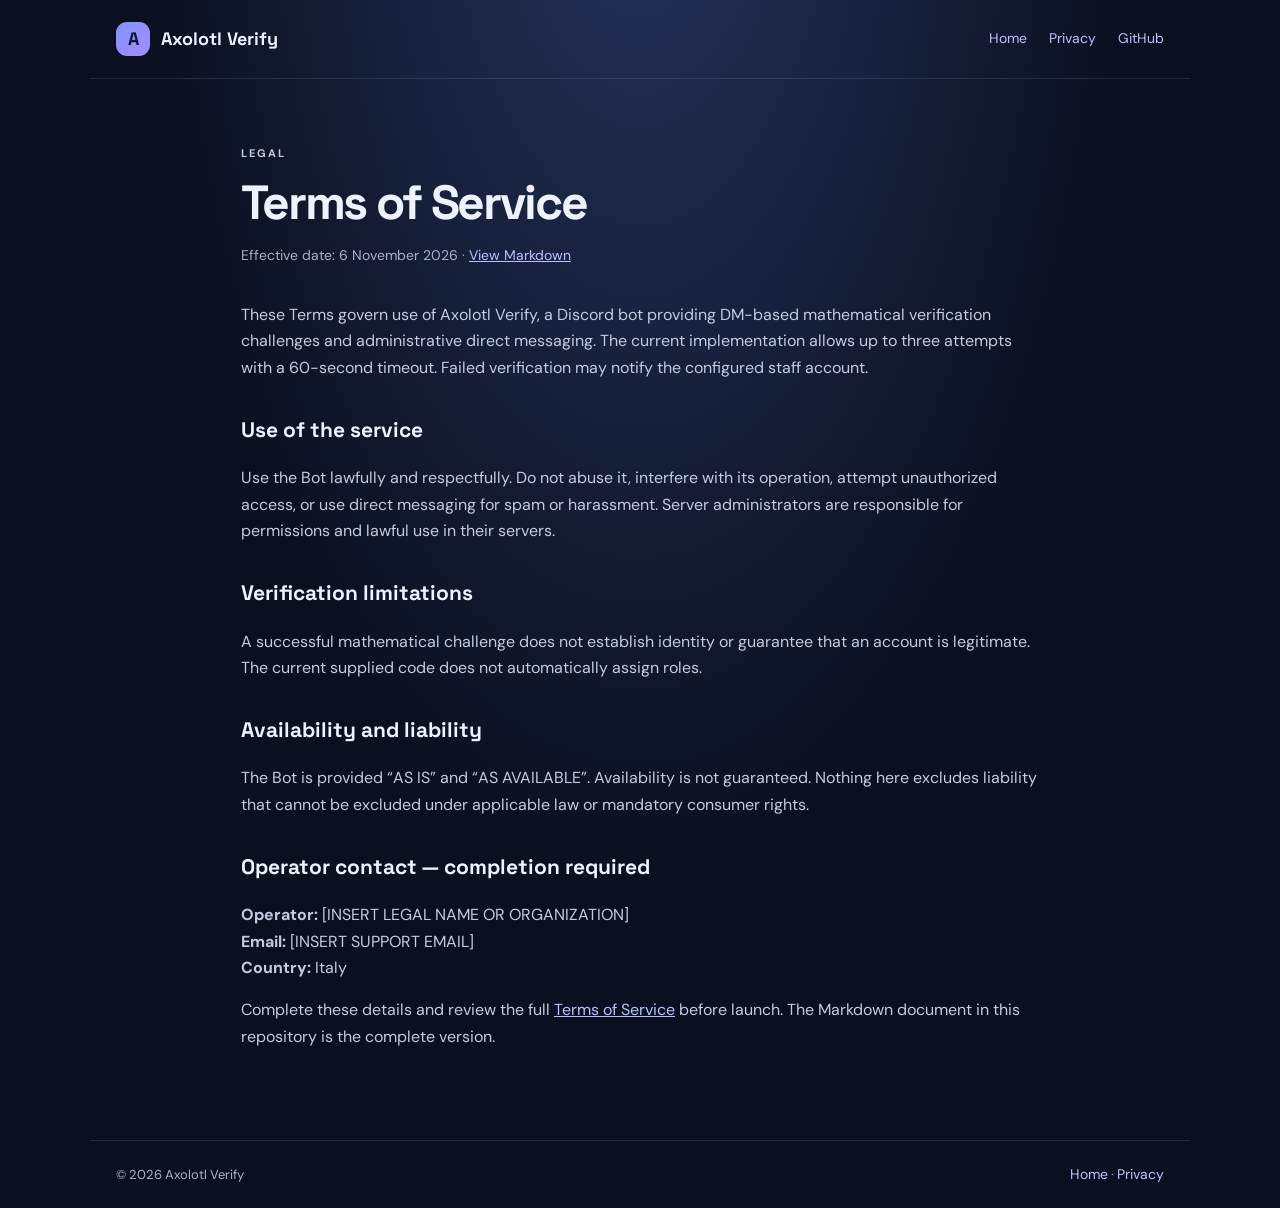
==== terms.html @ f430c39b "Add Axolotl Verify documentation and GitHub Pages website" ====
<!doctype html>
<html lang="en"><head><meta charset="utf-8"><meta name="viewport" content="width=device-width, initial-scale=1"><title>Terms of Service — Axolotl Verify</title><link rel="stylesheet" href="style.css"></head><body><header class="site-header"><a class="brand" href="index.html"><span class="brand-mark">A</span> Axolotl Verify</a><nav><a href="index.html">Home</a><a href="privacy.html">Privacy</a><a href="https://github.com/MalteseCraft/Axolotl-Verify">GitHub</a></nav></header><main class="document"><p class="eyebrow">LEGAL</p><h1>Terms of Service</h1><p class="muted">Effective date: 6 November 2026 · <a href="TERMS_OF_SERVICE.md">View Markdown</a></p><div id="terms-content"><p>These Terms govern use of Axolotl Verify, a Discord bot providing DM-based mathematical verification challenges and administrative direct messaging. The current implementation allows up to three attempts with a 60-second timeout. Failed verification may notify the configured staff account.</p><h2>Use of the service</h2><p>Use the Bot lawfully and respectfully. Do not abuse it, interfere with its operation, attempt unauthorized access, or use direct messaging for spam or harassment. Server administrators are responsible for permissions and lawful use in their servers.</p><h2>Verification limitations</h2><p>A successful mathematical challenge does not establish identity or guarantee that an account is legitimate. The current supplied code does not automatically assign roles.</p><h2>Availability and liability</h2><p>The Bot is provided “AS IS” and “AS AVAILABLE”. Availability is not guaranteed. Nothing here excludes liability that cannot be excluded under applicable law or mandatory consumer rights.</p><h2>Operator contact — completion required</h2><p><strong>Operator:</strong> [INSERT LEGAL NAME OR ORGANIZATION]<br><strong>Email:</strong> [INSERT SUPPORT EMAIL]<br><strong>Country:</strong> Italy</p><p>Complete these details and review the full <a href="TERMS_OF_SERVICE.md">Terms of Service</a> before launch. The Markdown document in this repository is the complete version.</p></div></main><footer><span>© 2026 Axolotl Verify</span><span><a href="index.html">Home</a> · <a href="privacy.html">Privacy</a></span></footer></body></html>
---- style.css ----
@import url('https://fonts.googleapis.com/css2?family=DM+Sans:wght@400;500;600;700&family=Space+Grotesk:wght@500;600;700&display=swap');
:root{color-scheme:dark;--bg:#0b1020;--panel:#121a2e;--panel2:#17223b;--text:#eef3ff;--muted:#a6b2ca;--accent:#8b9cff;--accent2:#b7c1ff;--line:rgba(255,255,255,.1)}*{box-sizing:border-box}body{margin:0;background:radial-gradient(ellipse at 50% -20%,#26345e 0%,var(--bg) 55%);color:var(--text);font-family:'DM Sans',sans-serif;line-height:1.65}.site-header,footer{max-width:1100px;margin:auto;padding:22px 26px;display:flex;align-items:center;justify-content:space-between;gap:20px}.site-header{border-bottom:1px solid var(--line)}.brand{display:flex;align-items:center;gap:11px;color:var(--text);font-family:'Space Grotesk',sans-serif;font-weight:700;text-decoration:none;font-size:18px}.brand-mark{display:grid;place-items:center;width:34px;height:34px;border-radius:11px;background:linear-gradient(135deg,#8193ff,#a58bff);color:#10162b;font-weight:700}nav{display:flex;gap:22px}a{color:var(--accent2);text-decoration:none}a:hover{color:white}nav a,footer a{font-size:14px}.hero{max-width:900px;margin:90px auto 70px;padding:0 26px;text-align:center}.eyebrow{letter-spacing:.18em;color:var(--accent);font-size:11px;font-weight:700}.hero h1,.document h1{font-family:'Space Grotesk',sans-serif;font-size:clamp(42px,7vw,70px);line-height:1.08;letter-spacing:-.045em;margin:15px 0}.lead{max-width:650px;margin:20px auto;color:var(--muted);font-size:18px}.actions{display:flex;justify-content:center;flex-wrap:wrap;gap:12px;margin-top:28px}.button{display:inline-block;padding:12px 18px;border-radius:11px;font-weight:700;font-size:14px}.primary{background:var(--accent);color:#10162b}.secondary{border:1px solid var(--line);background:rgba(255,255,255,.04);color:var(--text)}.cards{max-width:1050px;margin:0 auto 35px;padding:0 26px;display:grid;grid-template-columns:repeat(3,1fr);gap:16px}.card,.notice{background:linear-gradient(145deg,var(--panel2),var(--panel));border:1px solid var(--line);border-radius:18px;padding:24px}.symbol{font-size:23px;color:var(--accent)}h2{font-family:'Space Grotesk',sans-serif}.card p,.notice p,.legal-links p{color:var(--muted)}.notice,.legal-links{max-width:998px;margin:18px auto;padding:22px 26px}.notice{border-color:rgba(255,190,100,.28)}.notice strong{color:#ffd18b}.legal-links{margin-top:45px;margin-bottom:70px}.legal-links .actions{justify-content:flex-start}.document{max-width:850px;margin:65px auto 90px;padding:0 26px}.document h1{font-size:48px}.document h2{font-size:21px;margin-top:32px}.document p,.document li{color:#c2cce0}.muted{color:var(--muted)!important;font-size:14px}.document #terms-content,.document #privacy-content{margin-top:35px}.document a{text-decoration:underline}footer{border-top:1px solid var(--line);color:var(--muted);font-size:13px}@media(max-width:700px){.site-header,footer{align-items:flex-start;flex-direction:column}.cards{grid-template-columns:1fr}.hero{margin-top:65px}.document h1{font-size:40px}nav{gap:16px;flex-wrap:wrap}}
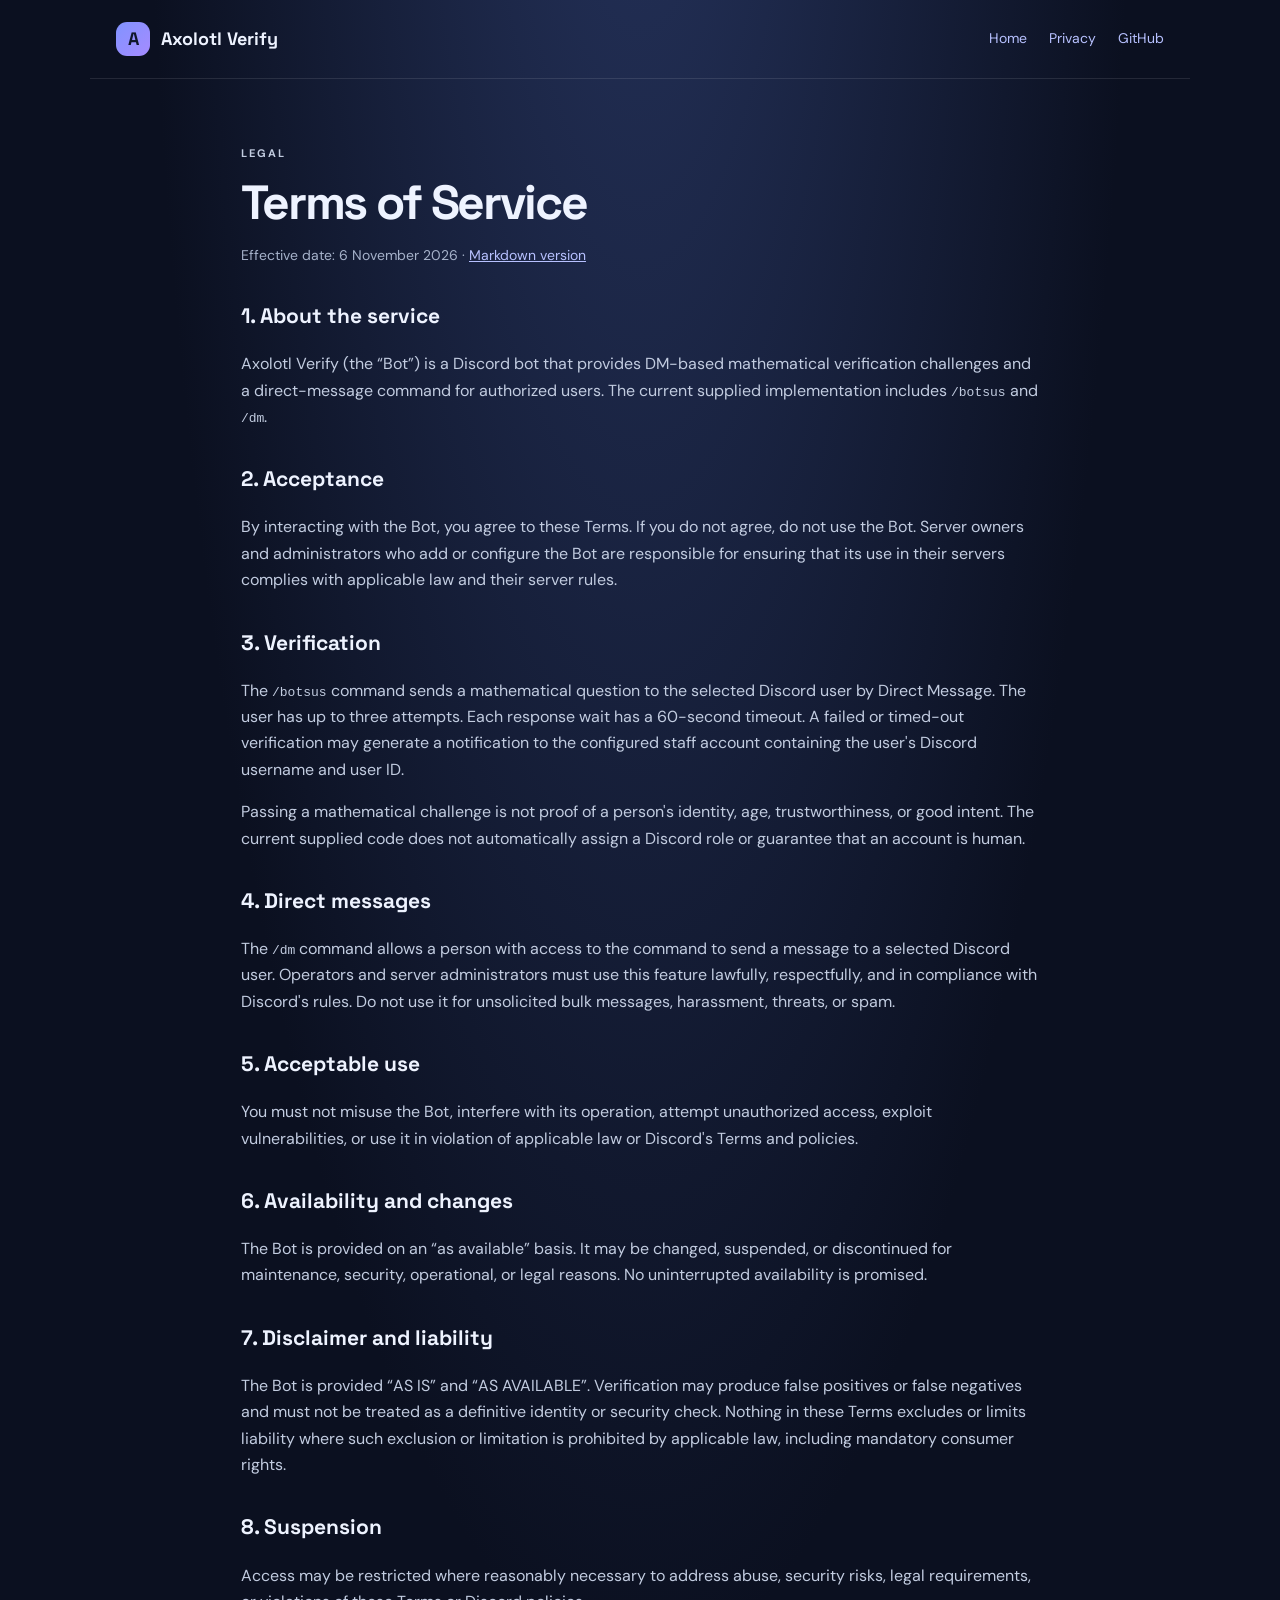
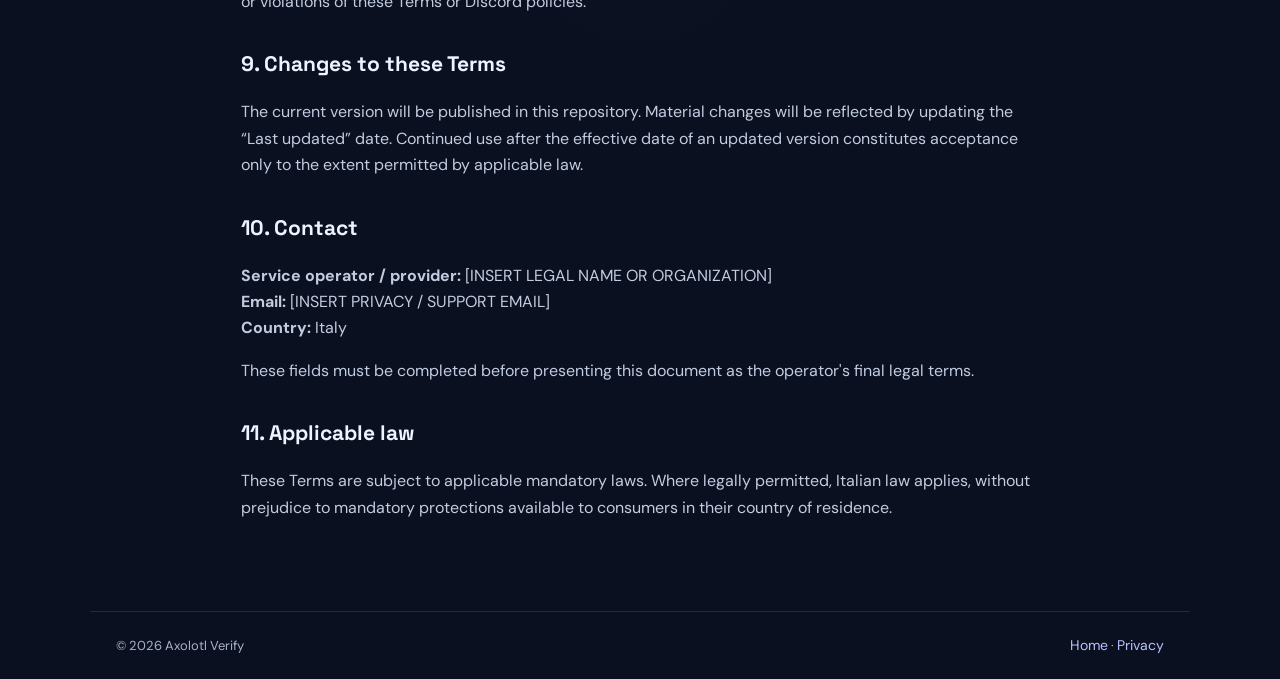
==== commit a7d14128: "Expand legal pages with complete policy text" ====
--- a/terms.html
+++ b/terms.html
@@ -1,2 +1,16 @@
 <!doctype html>
-<html lang="en"><head><meta charset="utf-8"><meta name="viewport" content="width=device-width, initial-scale=1"><title>Terms of Service — Axolotl Verify</title><link rel="stylesheet" href="style.css"></head><body><header class="site-header"><a class="brand" href="index.html"><span class="brand-mark">A</span> Axolotl Verify</a><nav><a href="index.html">Home</a><a href="privacy.html">Privacy</a><a href="https://github.com/MalteseCraft/Axolotl-Verify">GitHub</a></nav></header><main class="document"><p class="eyebrow">LEGAL</p><h1>Terms of Service</h1><p class="muted">Effective date: 6 November 2026 · <a href="TERMS_OF_SERVICE.md">View Markdown</a></p><div id="terms-content"><p>These Terms govern use of Axolotl Verify, a Discord bot providing DM-based mathematical verification challenges and administrative direct messaging. The current implementation allows up to three attempts with a 60-second timeout. Failed verification may notify the configured staff account.</p><h2>Use of the service</h2><p>Use the Bot lawfully and respectfully. Do not abuse it, interfere with its operation, attempt unauthorized access, or use direct messaging for spam or harassment. Server administrators are responsible for permissions and lawful use in their servers.</p><h2>Verification limitations</h2><p>A successful mathematical challenge does not establish identity or guarantee that an account is legitimate. The current supplied code does not automatically assign roles.</p><h2>Availability and liability</h2><p>The Bot is provided “AS IS” and “AS AVAILABLE”. Availability is not guaranteed. Nothing here excludes liability that cannot be excluded under applicable law or mandatory consumer rights.</p><h2>Operator contact — completion required</h2><p><strong>Operator:</strong> [INSERT LEGAL NAME OR ORGANIZATION]<br><strong>Email:</strong> [INSERT SUPPORT EMAIL]<br><strong>Country:</strong> Italy</p><p>Complete these details and review the full <a href="TERMS_OF_SERVICE.md">Terms of Service</a> before launch. The Markdown document in this repository is the complete version.</p></div></main><footer><span>© 2026 Axolotl Verify</span><span><a href="index.html">Home</a> · <a href="privacy.html">Privacy</a></span></footer></body></html>
+<html lang="en"><head><meta charset="utf-8"><meta name="viewport" content="width=device-width, initial-scale=1"><title>Terms of Service — Axolotl Verify</title><link rel="stylesheet" href="style.css"></head><body>
+<header class="site-header"><a class="brand" href="index.html"><span class="brand-mark">A</span> Axolotl Verify</a><nav><a href="index.html">Home</a><a href="privacy.html">Privacy</a><a href="https://github.com/MalteseCraft/Axolotl-Verify">GitHub</a></nav></header>
+<main class="document"><p class="eyebrow">LEGAL</p><h1>Terms of Service</h1><p class="muted">Effective date: 6 November 2026 · <a href="TERMS_OF_SERVICE.md">Markdown version</a></p>
+<h2>1. About the service</h2><p>Axolotl Verify (the “Bot”) is a Discord bot that provides DM-based mathematical verification challenges and a direct-message command for authorized users. The current supplied implementation includes <code>/botsus</code> and <code>/dm</code>.</p>
+<h2>2. Acceptance</h2><p>By interacting with the Bot, you agree to these Terms. If you do not agree, do not use the Bot. Server owners and administrators who add or configure the Bot are responsible for ensuring that its use in their servers complies with applicable law and their server rules.</p>
+<h2>3. Verification</h2><p>The <code>/botsus</code> command sends a mathematical question to the selected Discord user by Direct Message. The user has up to three attempts. Each response wait has a 60-second timeout. A failed or timed-out verification may generate a notification to the configured staff account containing the user's Discord username and user ID.</p><p>Passing a mathematical challenge is not proof of a person's identity, age, trustworthiness, or good intent. The current supplied code does not automatically assign a Discord role or guarantee that an account is human.</p>
+<h2>4. Direct messages</h2><p>The <code>/dm</code> command allows a person with access to the command to send a message to a selected Discord user. Operators and server administrators must use this feature lawfully, respectfully, and in compliance with Discord's rules. Do not use it for unsolicited bulk messages, harassment, threats, or spam.</p>
+<h2>5. Acceptable use</h2><p>You must not misuse the Bot, interfere with its operation, attempt unauthorized access, exploit vulnerabilities, or use it in violation of applicable law or Discord's Terms and policies.</p>
+<h2>6. Availability and changes</h2><p>The Bot is provided on an “as available” basis. It may be changed, suspended, or discontinued for maintenance, security, operational, or legal reasons. No uninterrupted availability is promised.</p>
+<h2>7. Disclaimer and liability</h2><p>The Bot is provided “AS IS” and “AS AVAILABLE”. Verification may produce false positives or false negatives and must not be treated as a definitive identity or security check. Nothing in these Terms excludes or limits liability where such exclusion or limitation is prohibited by applicable law, including mandatory consumer rights.</p>
+<h2>8. Suspension</h2><p>Access may be restricted where reasonably necessary to address abuse, security risks, legal requirements, or violations of these Terms or Discord policies.</p>
+<h2>9. Changes to these Terms</h2><p>The current version will be published in this repository. Material changes will be reflected by updating the “Last updated” date. Continued use after the effective date of an updated version constitutes acceptance only to the extent permitted by applicable law.</p>
+<h2>10. Contact</h2><p><strong>Service operator / provider:</strong> [INSERT LEGAL NAME OR ORGANIZATION]<br><strong>Email:</strong> [INSERT PRIVACY / SUPPORT EMAIL]<br><strong>Country:</strong> Italy</p><p>These fields must be completed before presenting this document as the operator's final legal terms.</p>
+<h2>11. Applicable law</h2><p>These Terms are subject to applicable mandatory laws. Where legally permitted, Italian law applies, without prejudice to mandatory protections available to consumers in their country of residence.</p></main>
+<footer><span>© 2026 Axolotl Verify</span><span><a href="index.html">Home</a> · <a href="privacy.html">Privacy</a></span></footer></body></html>
